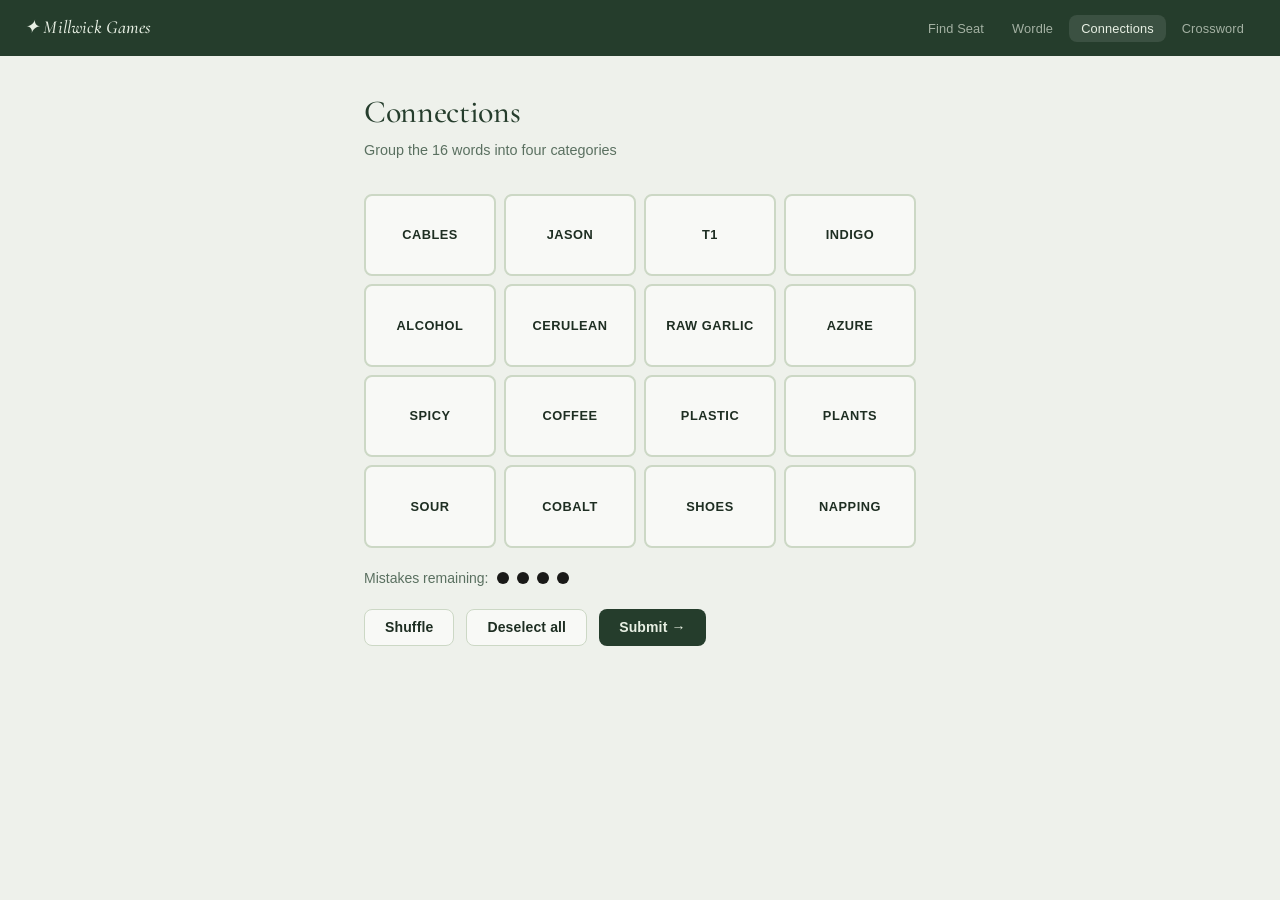
==== connections.html @ 9e8ac5d2 "encode img" ====
<!DOCTYPE html>
<html lang="en">
<head>
  <meta charset="UTF-8" />
  <meta name="viewport" content="width=device-width, initial-scale=1.0" />
  <title>Connections – Mini Games</title>
  <link rel="stylesheet" href="style.css" />
  <link rel="preconnect" href="https://fonts.googleapis.com">
  <link href="https://fonts.googleapis.com/css2?family=Cormorant+Garamond:ital,wght@0,400;0,500;1,400;1,500&display=swap" rel="stylesheet">
  <style>
    .instructions {
      color: var(--text-muted);
      font-size: 0.875rem;
      margin-bottom: 1.5rem;
    }

    .mistakes {
      display: flex;
      align-items: center;
      gap: 0.5rem;
      font-size: 0.875rem;
      color: var(--text-muted);
      margin-bottom: 1.25rem;
    }

    .dot {
      width: 12px; height: 12px;
      border-radius: 50%;
      background: #1a1a18;
      transition: background 0.3s;
    }

    .dot.used { background: #d3d6da; }

    .word-grid {
      display: grid;
      grid-template-columns: repeat(4, 1fr);
      gap: 8px;
      margin-bottom: 1.25rem;
    }

    .word-btn {
      aspect-ratio: 1.6;
      border-radius: 8px;
      border: 2px solid var(--border);
      background: var(--surface);
      color: var(--text);
      font-size: 0.8rem;
      font-weight: 700;
      text-transform: uppercase;
      letter-spacing: 0.04em;
      cursor: pointer;
      transition: background 0.15s, border-color 0.15s, transform 0.1s;
      display: flex;
      align-items: center;
      justify-content: center;
      text-align: center;
      padding: 4px;
      user-select: none;
    }

    .word-btn:hover { border-color: #888; }
    .word-btn.selected { background: var(--forest, #253d2c); color: #e8f0e4; border-color: var(--forest, #253d2c); }
    .word-btn.shake { animation: shake 0.4s ease; }

    @keyframes shake {
      0%,100% { transform: translateX(0); }
      20%     { transform: translateX(-5px); }
      40%     { transform: translateX(5px); }
      60%     { transform: translateX(-3px); }
      80%     { transform: translateX(3px); }
    }

    .solved-row {
      border-radius: 8px;
      padding: 0.75rem 1rem;
      margin-bottom: 8px;
      display: flex;
      flex-direction: column;
      gap: 2px;
    }

    .solved-row .group-title {
      font-size: 0.8rem;
      font-weight: 800;
      text-transform: uppercase;
      letter-spacing: 0.06em;
    }

    .solved-row .group-words {
      font-size: 0.875rem;
      font-weight: 500;
      opacity: 0.9;
    }

    .color-yellow { background: #e8d878; color: #3a3000; }
    .color-green  { background: #7aad5e; color: #122400; }
    .color-blue   { background: #8aab7e; color: #182a1e; }
    .color-purple { background: #4a7c59; color: #e8f0e4; }

    .actions {
      display: flex;
      gap: 0.75rem;
      flex-wrap: wrap;
    }

    .one-away {
      background: #fff3cd;
      color: #664d03;
      padding: 0.5rem 1rem;
      border-radius: var(--radius);
      font-size: 0.875rem;
      font-weight: 600;
      margin-bottom: 0.75rem;
      display: none;
    }

    .one-away.show { display: block; }

    @media (max-width: 480px) {
      .word-btn { font-size: 0.7rem; }
    }
  </style>
</head>
<body>
  <nav class="site-nav">
    <a href="index.html" class="logo">✦ Millwick Games</a>
    <ul class="nav-links">
      <li><a href="find-your-seat.html">Find Seat</a></li>
      <li><a href="wordle.html">Wordle</a></li>
      <li><a href="connections.html" class="active">Connections</a></li>
      <li><a href="crossword.html">Crossword</a></li>
    </ul>
  </nav>

  <div class="toast-container" id="toastContainer"></div>

  <div class="page-wrapper">
    <h1 class="page-title">Connections</h1>
    <p class="page-subtitle">Group the 16 words into four categories</p>

    <div id="solvedArea"></div>

    <div class="word-grid" id="wordGrid"></div>

    <div class="one-away" id="oneAway">One away…</div>

    <div class="mistakes">
      <span>Mistakes remaining:</span>
      <div class="dot" id="d0"></div>
      <div class="dot" id="d1"></div>
      <div class="dot" id="d2"></div>
      <div class="dot" id="d3"></div>
    </div>

    <div class="actions">
      <button class="btn btn-secondary" onclick="shuffle()">Shuffle</button>
      <button class="btn btn-secondary" onclick="deselectAll()">Deselect all</button>
      <button class="btn btn-primary" onclick="submitGuess()">Submit →</button>
    </div>

    <div class="result-banner" id="resultBanner"></div>
  </div>

  <script src="puzzles.js"></script>
  <script>
    const GROUPS = PUZZLES.connections.groups;
    let allWords = [];
    GROUPS.forEach(g => g.words.forEach(w => allWords.push({ word: w, group: g })));

    // Shuffle helper
    function shuffleArr(arr) {
      for (let i = arr.length - 1; i > 0; i--) {
        const j = Math.floor(Math.random() * (i + 1));
        [arr[i], arr[j]] = [arr[j], arr[i]];
      }
      return arr;
    }

    shuffleArr(allWords);

    let selected = new Set();
    let mistakes = 0;
    let solvedGroups = 0;
    let gameOver = false;
    let wordEls = {};

    function renderGrid() {
      const grid = document.getElementById("wordGrid");
      grid.innerHTML = "";
      allWords.forEach(item => {
        if (item.solved) return;
        const btn = document.createElement("button");
        btn.className = "word-btn" + (selected.has(item.word) ? " selected" : "");
        btn.textContent = item.word;
        btn.onclick = () => toggleWord(item.word, btn);
        wordEls[item.word] = btn;
        grid.appendChild(btn);
      });
    }

    function toggleWord(word, btn) {
      if (gameOver) return;
      if (selected.has(word)) {
        selected.delete(word);
        btn.classList.remove("selected");
      } else {
        if (selected.size >= 4) { toast("Select exactly 4 words"); return; }
        selected.add(word);
        btn.classList.add("selected");
      }
    }

    function deselectAll() {
      selected.clear();
      document.querySelectorAll(".word-btn.selected").forEach(b => b.classList.remove("selected"));
    }

    function shuffle() {
      const remaining = allWords.filter(w => !w.solved);
      shuffleArr(remaining);
      allWords = [...allWords.filter(w => w.solved), ...remaining];
      renderGrid();
    }

    function submitGuess() {
      if (gameOver) return;
      if (selected.size !== 4) { toast("Select exactly 4 words"); return; }

      const selArr = [...selected];
      // Find which group each word belongs to
      const groupCounts = {};
      GROUPS.forEach((g, gi) => { groupCounts[gi] = 0; });
      selArr.forEach(w => {
        GROUPS.forEach((g, gi) => {
          if (g.words.includes(w)) groupCounts[gi]++;
        });
      });

      const correctGroup = GROUPS.findIndex((g, gi) => groupCounts[gi] === 4);
      const bestCount = Math.max(...Object.values(groupCounts));

      if (correctGroup !== -1) {
        const group = GROUPS[correctGroup];
        // Mark solved
        allWords.forEach(item => {
          if (item.group === group) item.solved = true;
        });
        selected.clear();
        solvedGroups++;
        renderSolvedRow(group);
        document.getElementById("oneAway").classList.remove("show");

        if (solvedGroups === GROUPS.length) {
          gameOver = true;
          launchConfetti();
          showResult("win", "Excellent! You found all four groups! 🎉");
        } else {
          toast("Correct!");
        }
        renderGrid();
      } else {
        // Wrong
        if (bestCount === 3) {
          document.getElementById("oneAway").classList.add("show");
          setTimeout(() => document.getElementById("oneAway").classList.remove("show"), 2000);
        } else {
          document.getElementById("oneAway").classList.remove("show");
        }

        mistakes++;
        const dot = document.getElementById("d" + (mistakes - 1));
        if (dot) dot.classList.add("used");

        // Shake selected
        selArr.forEach(w => {
          const el = wordEls[w];
          if (el) { el.classList.remove("shake"); void el.offsetWidth; el.classList.add("shake"); }
        });

        toast("Not quite — try again");

        if (mistakes >= 4) {
          gameOver = true;
          // Reveal all
          setTimeout(() => {
            GROUPS.forEach(g => {
              allWords.forEach(item => { if (item.group === g) item.solved = true; });
              renderSolvedRow(g);
            });
            allWords = allWords.map(w => ({ ...w, solved: true }));
            renderGrid();
            showResult("lose", "Out of guesses! The groups are shown above.");
          }, 500);
        }
      }
    }

    function renderSolvedRow(group) {
      const area = document.getElementById("solvedArea");
      const row = document.createElement("div");
      row.className = "solved-row color-" + group.color;
      row.innerHTML = `<div class="group-title">${group.title}</div>
        <div class="group-words">${group.words.join(", ")}</div>`;
      area.appendChild(row);
    }

    function toast(msg) {
      const el = document.createElement("div");
      el.className = "toast";
      el.textContent = msg;
      document.getElementById("toastContainer").appendChild(el);
      setTimeout(() => el.remove(), 2100);
    }

    function showResult(type, msg) {
      const b = document.getElementById("resultBanner");
      b.textContent = msg;
      b.className = "result-banner show " + type;
    }

    renderGrid();
  </script>

  <canvas id="confettiCanvas" style="position:fixed;inset:0;width:100%;height:100%;pointer-events:none;z-index:9999;"></canvas>
  <script>
    (function() {
      const canvas = document.getElementById('confettiCanvas');
      const ctx    = canvas.getContext('2d');
      let particles = [];
      let animId    = null;
      let imgReady  = false;

      const img = new Image();
      // Image embedded as base64 — no file path or CORS issues
      img.onload = () => { imgReady = true; };
      img.src = '[data-uri]';

      function resize() {
        canvas.width  = window.innerWidth;
        canvas.height = window.innerHeight;
      }
      window.addEventListener('resize', resize);
      resize();

      function randomBetween(a, b) { return a + Math.random() * (b - a); }

      function spawnParticle() {
        const size = randomBetween(40, 80);
        return {
          x:        randomBetween(0, canvas.width),
          y:        randomBetween(-140, -size),
          size,
          speedY:   randomBetween(3, 6),
          speedX:   randomBetween(-2, 2),
          rotation: randomBetween(0, Math.PI * 2),
          spin:     randomBetween(-0.07, 0.07),
          opacity:  randomBetween(0.8, 1),
        };
      }

      function draw() {
        ctx.clearRect(0, 0, canvas.width, canvas.height);
        if (imgReady) {
          particles.forEach(p => {
            p.y        += p.speedY;
            p.x        += p.speedX;
            p.rotation += p.spin;
            ctx.save();
            ctx.globalAlpha = p.opacity;
            ctx.translate(p.x + p.size / 2, p.y + p.size / 2);
            ctx.rotate(p.rotation);
            ctx.drawImage(img, -p.size / 2, -p.size / 2, p.size, p.size);
            ctx.restore();
          });
        }
        particles = particles.filter(p => p.y < canvas.height + 120);
        if (particles.length > 0) {
          animId = requestAnimationFrame(draw);
        } else {
          ctx.clearRect(0, 0, canvas.width, canvas.height);
          animId = null;
        }
      }

      window.launchConfetti = function(count = 70, durationMs = 3000) {
        // If image hasn't loaded yet, wait for it then retry once
        if (!imgReady) {
          img.onload = () => { imgReady = true; window.launchConfetti(count, durationMs); };
          return;
        }
        if (animId) { cancelAnimationFrame(animId); animId = null; }
        particles = [];
        const interval = durationMs / count;
        let spawned = 0;
        // Spawn first batch immediately so something appears right away
        for (let i = 0; i < 8; i++) particles.push(spawnParticle());
        spawned = 8;
        const spawner = setInterval(() => {
          particles.push(spawnParticle());
          spawned++;
          if (spawned >= count) clearInterval(spawner);
        }, interval);
        animId = requestAnimationFrame(draw);
      };
    })();
  </script>
</body>
</html>
---- style.css ----
/* ==============================
   MINI GAMES — Millwick DTLA Theme
   Sage + greenery, warm gold, exposed brick warmth
   ============================== */

@import url('https://fonts.googleapis.com/css2?family=Cormorant+Garamond:ital,wght@0,400;0,500;1,400;1,500&display=swap');

*, *::before, *::after { box-sizing: border-box; margin: 0; padding: 0; }

:root {
  /* Palette — drawn from Millwick's garden courtyard */
  --sage-pale:    #eef2ec;   /* background wash */
  --sage-soft:    #d6e2d0;   /* card borders, subtle fills */
  --sage-mid:     #8aab7e;   /* muted accents, icons */
  --sage-deep:    #4a7c59;   /* active states, buttons */
  --forest:       #253d2c;   /* nav, strong headings */
  --forest-dark:  #182a1e;   /* deepest surfaces */
  --gold-warm:    #c8a05a;   /* Millwick ceramic tile gold */
  --gold-pale:    #f5ead8;   /* warm tinted surfaces */
  --brick-warm:   #8b4f3a;   /* exposed brick red, for win states */

  --bg:           #eef1eb;   /* sage-washed page */
  --surface:      #f8f9f6;   /* card surface — off-white with green tint */
  --border:       #ccd8c5;
  --text:         #1e2e22;
  --text-muted:   #5a7060;
  --radius:       8px;
  --radius-lg:    14px;
}

body {
  font-family: -apple-system, BlinkMacSystemFont, "Segoe UI", sans-serif;
  background: var(--bg);
  color: var(--text);
  min-height: 100vh;
  line-height: 1.5;
}

/* ---- NAV ---- */
.site-nav {
  background: var(--forest);
  border-bottom: none;
  padding: 0 1.5rem;
  display: flex;
  align-items: center;
  justify-content: space-between;
  height: 56px;
  position: sticky;
  top: 0;
  z-index: 100;
}

.site-nav .logo {
  font-family: 'Cormorant Garamond', Georgia, serif;
  font-size: 1.15rem;
  font-weight: 500;
  font-style: italic;
  letter-spacing: 0.01em;
  text-decoration: none;
  color: #e8f0e4;
}

.site-nav .nav-links {
  display: flex;
  gap: 0.25rem;
  list-style: none;
}

.site-nav .nav-links a {
  text-decoration: none;
  color: rgba(232,240,228,0.65);
  font-size: 0.8rem;
  font-weight: 500;
  padding: 0.4rem 0.75rem;
  border-radius: var(--radius);
  transition: background 0.15s, color 0.15s;
  letter-spacing: 0.01em;
}

.site-nav .nav-links a:hover,
.site-nav .nav-links a.active {
  background: rgba(255,255,255,0.1);
  color: #e8f0e4;
}

/* ---- PAGE LAYOUT ---- */
.page-wrapper {
  max-width: 600px;
  margin: 0 auto;
  padding: 2rem 1.5rem 4rem;
}

.page-title {
  font-family: 'Cormorant Garamond', Georgia, serif;
  font-size: 2rem;
  font-weight: 500;
  letter-spacing: -0.01em;
  margin-bottom: 0.25rem;
  color: var(--forest);
}

.page-subtitle {
  color: var(--text-muted);
  font-size: 0.9rem;
  margin-bottom: 2rem;
}

/* ---- BUTTON ---- */
.btn {
  display: inline-flex;
  align-items: center;
  justify-content: center;
  gap: 0.4rem;
  padding: 0.6rem 1.25rem;
  border-radius: var(--radius);
  font-size: 0.875rem;
  font-weight: 600;
  cursor: pointer;
  border: none;
  transition: opacity 0.15s, transform 0.1s;
  letter-spacing: 0.01em;
}

.btn:active { transform: scale(0.97); }

.btn-primary {
  background: var(--forest);
  color: #e8f0e4;
}

.btn-primary:hover { background: var(--forest-dark); }

.btn-secondary {
  background: var(--surface);
  color: var(--text);
  border: 1px solid var(--border);
}

.btn-secondary:hover { background: var(--sage-pale); }

/* ---- GAME CARD (home page) ---- */
.game-grid {
  display: grid;
  grid-template-columns: 1fr;
  gap: 0.75rem;
}

.game-card {
  background: var(--surface);
  border: 1px solid var(--border);
  border-radius: var(--radius-lg);
  padding: 1.25rem 1.5rem;
  text-decoration: none;
  color: var(--text);
  display: flex;
  align-items: center;
  gap: 1.25rem;
  transition: box-shadow 0.15s, transform 0.1s, border-color 0.15s;
}

.game-card:hover {
  box-shadow: 0 4px 20px rgba(37,61,44,0.1);
  transform: translateY(-1px);
  border-color: var(--sage-mid);
}

.game-card .icon {
  width: 48px;
  height: 48px;
  border-radius: 10px;
  display: flex;
  align-items: center;
  justify-content: center;
  font-size: 1.4rem;
  flex-shrink: 0;
}

.icon-wordle  { background: #d8ecd8; }
.icon-connect { background: #d4e8f0; }
.icon-cross   { background: #ecdfd8; }

.game-card h2 {
  font-size: 1rem;
  font-weight: 700;
  margin-bottom: 0.15rem;
  color: var(--forest);
}

.game-card p {
  font-size: 0.825rem;
  color: var(--text-muted);
}

/* ---- WIN / LOSE banner ---- */
.result-banner {
  padding: 1rem 1.25rem;
  border-radius: var(--radius);
  font-weight: 600;
  font-size: 0.95rem;
  text-align: center;
  margin-top: 1.5rem;
  display: none;
}

.result-banner.win  { background: #d8edd8; color: var(--sage-deep); border: 1px solid #b8d8b8; }
.result-banner.lose { background: #f5e8e4; color: var(--brick-warm); border: 1px solid #e0c8c0; }
.result-banner.show { display: block; }

/* ---- KEYBOARD ---- */
.keyboard {
  display: flex;
  flex-direction: column;
  gap: 6px;
  align-items: center;
  margin-top: 1.5rem;
}

.keyboard-row {
  display: flex;
  gap: 5px;
}

.key {
  height: 56px;
  min-width: 36px;
  padding: 0 6px;
  border-radius: 5px;
  border: none;
  background: var(--sage-soft);
  color: var(--text);
  font-size: 0.8rem;
  font-weight: 700;
  cursor: pointer;
  display: flex;
  align-items: center;
  justify-content: center;
  transition: background 0.15s;
}

.key:hover { background: #c4d8bc; }
.key.wide { min-width: 54px; font-size: 0.7rem; }
.key.correct { background: var(--sage-deep); color: #fff; }
.key.present { background: var(--gold-warm); color: #fff; }
.key.absent  { background: #8a9e8a; color: #fff; }

/* ---- TOAST ---- */
.toast-container {
  position: fixed;
  top: 70px;
  left: 50%;
  transform: translateX(-50%);
  z-index: 999;
  display: flex;
  flex-direction: column;
  gap: 8px;
  pointer-events: none;
}

.toast {
  background: var(--forest);
  color: #e8f0e4;
  padding: 0.6rem 1.25rem;
  border-radius: 999px;
  font-size: 0.875rem;
  font-weight: 600;
  animation: toastIn 0.2s ease, toastOut 0.3s ease 1.7s forwards;
  white-space: nowrap;
}

@keyframes toastIn  { from { opacity:0; transform:translateY(-6px); } to { opacity:1; transform:translateY(0); } }
@keyframes toastOut { from { opacity:1; } to { opacity:0; } }

/* ---- SECTION LABEL ---- */
.section-label {
  font-size: 0.7rem;
  font-weight: 700;
  letter-spacing: 0.15em;
  text-transform: uppercase;
  color: var(--sage-mid);
  margin-bottom: 0.75rem;
}

/* ---- RESPONSIVE ---- */
@media (max-width: 480px) {
  .page-wrapper { padding: 1.25rem 1rem 3rem; }
  .key { min-width: 30px; height: 50px; font-size: 0.75rem; }
  .key.wide { min-width: 44px; }
}
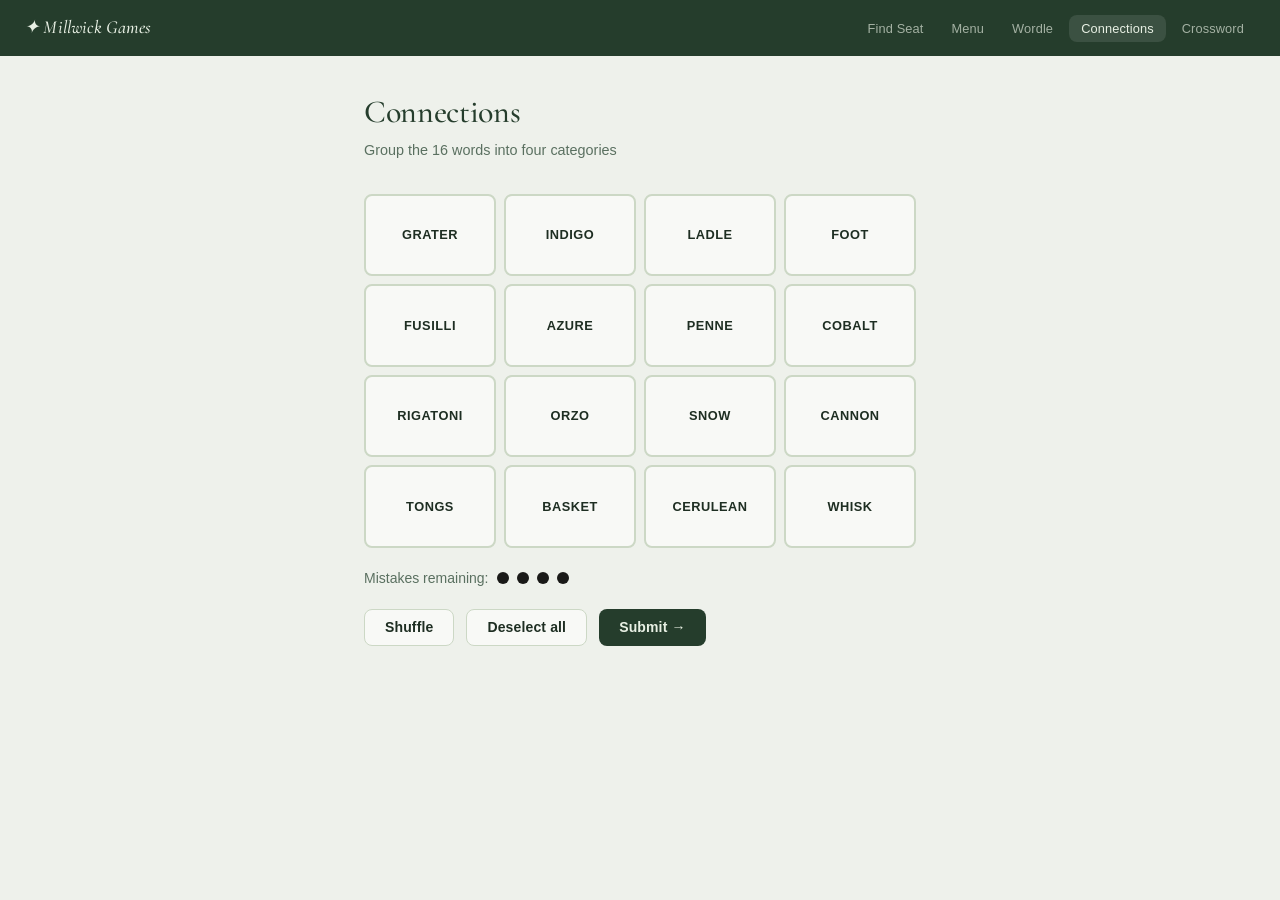
==== commit 916f1afd: "update menu" ====
--- a/connections.html
+++ b/connections.html
@@ -127,6 +127,7 @@
     <a href="index.html" class="logo">✦ Millwick Games</a>
     <ul class="nav-links">
       <li><a href="find-your-seat.html">Find Seat</a></li>
+      <li><a href="menu.html">Menu</a></li>
       <li><a href="wordle.html">Wordle</a></li>
       <li><a href="connections.html" class="active">Connections</a></li>
       <li><a href="crossword.html">Crossword</a></li>
@@ -406,4 +407,4 @@
     })();
   </script>
 </body>
-</html>+</html>
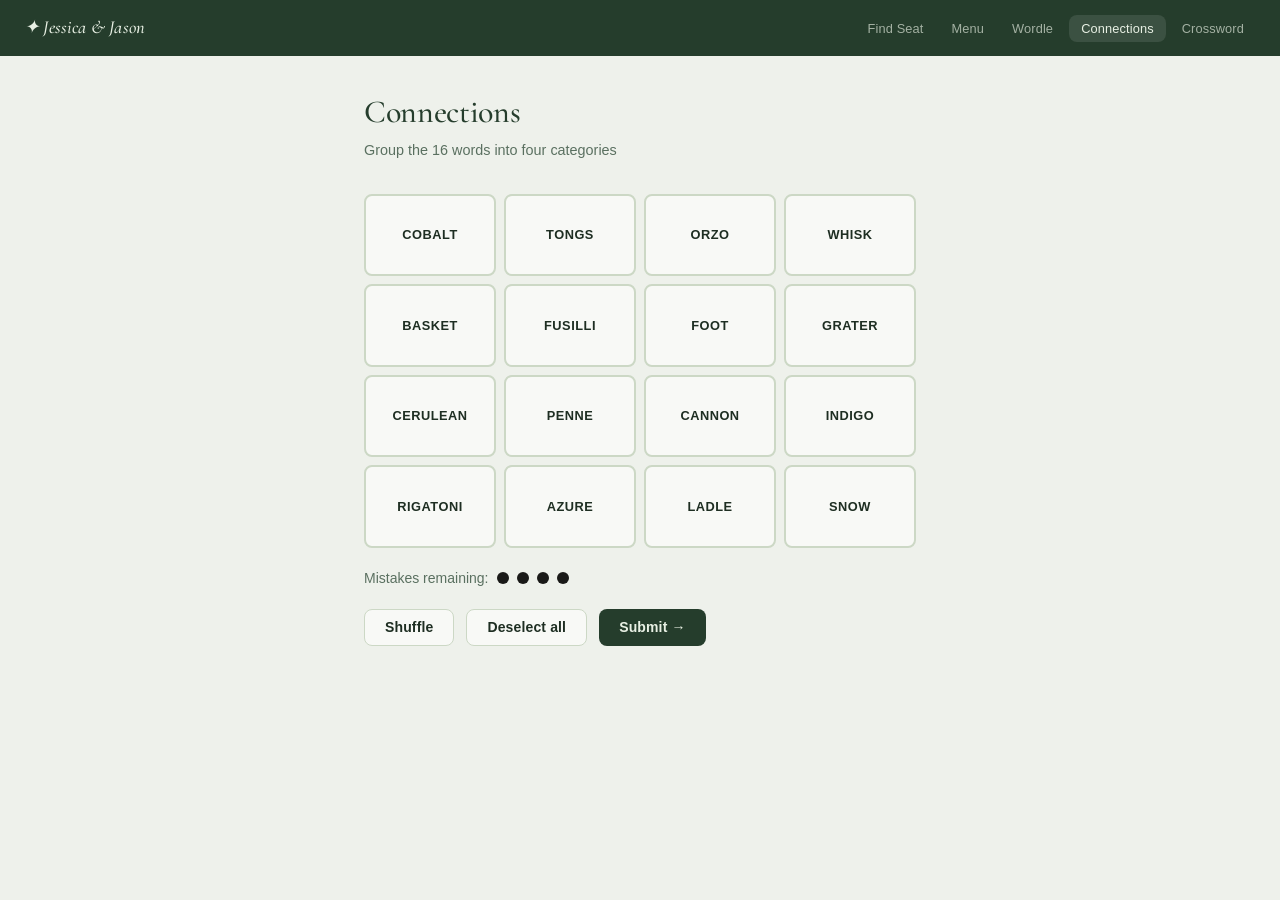
==== commit a5247a71: "rename" ====
--- a/connections.html
+++ b/connections.html
@@ -124,7 +124,7 @@
 </head>
 <body>
   <nav class="site-nav">
-    <a href="index.html" class="logo">✦ Millwick Games</a>
+    <a href="index.html" class="logo">✦ Jessica & Jason</a>
     <ul class="nav-links">
       <li><a href="find-your-seat.html">Find Seat</a></li>
       <li><a href="menu.html">Menu</a></li>
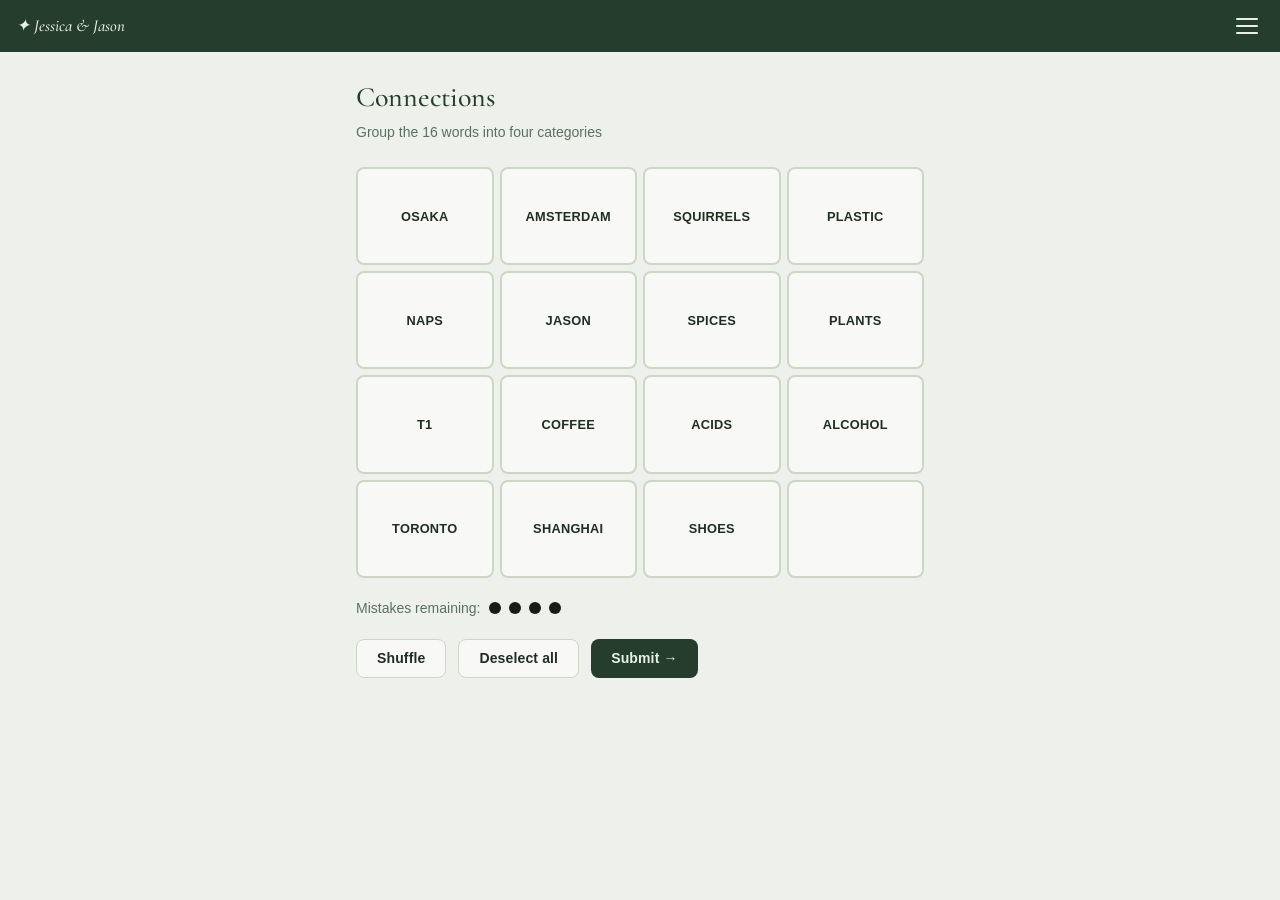
==== commit 0c3f2f29: "mobile op" ====
--- a/connections.html
+++ b/connections.html
@@ -2,6 +2,7 @@
 <html lang="en">
 <head>
   <meta charset="UTF-8" />
+  <link rel="icon" href="data:image/svg+xml,<svg xmlns='http://www.w3.org/2000/svg' viewBox='0 0 100 100'><text y='.9em' font-size='90'>🌿</text></svg>" />
   <meta name="viewport" content="width=device-width, initial-scale=1.0" />
   <title>Connections – Mini Games</title>
   <link rel="stylesheet" href="style.css" />
@@ -35,28 +36,30 @@
     .word-grid {
       display: grid;
       grid-template-columns: repeat(4, 1fr);
-      gap: 8px;
+      gap: 6px;
       margin-bottom: 1.25rem;
     }
 
     .word-btn {
-      aspect-ratio: 1.6;
+      aspect-ratio: 1.4;
       border-radius: 8px;
       border: 2px solid var(--border);
       background: var(--surface);
       color: var(--text);
-      font-size: 0.8rem;
+      font-size: clamp(0.6rem, 3vw, 0.8rem);
       font-weight: 700;
       text-transform: uppercase;
-      letter-spacing: 0.04em;
+      letter-spacing: 0.02em;
       cursor: pointer;
-      transition: background 0.15s, border-color 0.15s, transform 0.1s;
+      transition: background 0.15s, border-color 0.15s;
       display: flex;
       align-items: center;
       justify-content: center;
       text-align: center;
       padding: 4px;
       user-select: none;
+      -webkit-tap-highlight-color: transparent;
+      touch-action: manipulation;
     }
 
     .word-btn:hover { border-color: #888; }
@@ -117,15 +120,16 @@
 
     .one-away.show { display: block; }
 
-    @media (max-width: 480px) {
-      .word-btn { font-size: 0.7rem; }
-    }
+
   </style>
 </head>
 <body>
-  <nav class="site-nav">
-    <a href="index.html" class="logo">✦ Jessica & Jason</a>
-    <ul class="nav-links">
+    <nav class="site-nav">
+    <a href="index.html" class="logo">✦ Jessica &amp; Jason</a>
+    <button class="nav-toggle" id="navToggle" aria-label="Menu">
+      <span></span><span></span><span></span>
+    </button>
+    <ul class="nav-links" id="navLinks">
       <li><a href="find-your-seat.html">Find Seat</a></li>
       <li><a href="menu.html">Menu</a></li>
       <li><a href="wordle.html">Wordle</a></li>
@@ -133,6 +137,19 @@
       <li><a href="crossword.html">Crossword</a></li>
     </ul>
   </nav>
+  <script>
+    document.getElementById('navToggle').addEventListener('click', function() {
+      this.classList.toggle('open');
+      document.getElementById('navLinks').classList.toggle('open');
+    });
+    // Close nav when a link is tapped
+    document.querySelectorAll('.nav-links a').forEach(a => {
+      a.addEventListener('click', () => {
+        document.getElementById('navToggle').classList.remove('open');
+        document.getElementById('navLinks').classList.remove('open');
+      });
+    });
+  </script>
 
   <div class="toast-container" id="toastContainer"></div>
 
--- a/style.css
+++ b/style.css
@@ -1,6 +1,6 @@
 /* ==============================
    MINI GAMES — Millwick DTLA Theme
-   Sage + greenery, warm gold, exposed brick warmth
+   Mobile-first redesign
    ============================== */
 
 @import url('https://fonts.googleapis.com/css2?family=Cormorant+Garamond:ital,wght@0,400;0,500;1,400;1,500&display=swap');
@@ -8,19 +8,17 @@
 *, *::before, *::after { box-sizing: border-box; margin: 0; padding: 0; }
 
 :root {
-  /* Palette — drawn from Millwick's garden courtyard */
-  --sage-pale:    #eef2ec;   /* background wash */
-  --sage-soft:    #d6e2d0;   /* card borders, subtle fills */
-  --sage-mid:     #8aab7e;   /* muted accents, icons */
-  --sage-deep:    #4a7c59;   /* active states, buttons */
-  --forest:       #253d2c;   /* nav, strong headings */
-  --forest-dark:  #182a1e;   /* deepest surfaces */
-  --gold-warm:    #c8a05a;   /* Millwick ceramic tile gold */
-  --gold-pale:    #f5ead8;   /* warm tinted surfaces */
-  --brick-warm:   #8b4f3a;   /* exposed brick red, for win states */
-
-  --bg:           #eef1eb;   /* sage-washed page */
-  --surface:      #f8f9f6;   /* card surface — off-white with green tint */
+  --sage-pale:    #eef2ec;
+  --sage-soft:    #d6e2d0;
+  --sage-mid:     #8aab7e;
+  --sage-deep:    #4a7c59;
+  --forest:       #253d2c;
+  --forest-dark:  #182a1e;
+  --gold-warm:    #c8a05a;
+  --gold-pale:    #f5ead8;
+  --brick-warm:   #8b4f3a;
+  --bg:           #eef1eb;
+  --surface:      #f8f9f6;
   --border:       #ccd8c5;
   --text:         #1e2e22;
   --text-muted:   #5a7060;
@@ -34,17 +32,20 @@
   color: var(--text);
   min-height: 100vh;
   line-height: 1.5;
-}
-
-/* ---- NAV ---- */
+  -webkit-text-size-adjust: 100%;
+}
+
+/* ============================================================
+   NAV — mobile-first: logo left, hamburger right on small,
+   full links visible on wider screens
+   ============================================================ */
 .site-nav {
   background: var(--forest);
-  border-bottom: none;
-  padding: 0 1.5rem;
+  padding: 0 1rem;
   display: flex;
   align-items: center;
   justify-content: space-between;
-  height: 56px;
+  height: 52px;
   position: sticky;
   top: 0;
   z-index: 100;
@@ -52,34 +53,74 @@
 
 .site-nav .logo {
   font-family: 'Cormorant Garamond', Georgia, serif;
-  font-size: 1.15rem;
+  font-size: 1.05rem;
   font-weight: 500;
   font-style: italic;
-  letter-spacing: 0.01em;
   text-decoration: none;
   color: #e8f0e4;
-}
-
-.site-nav .nav-links {
-  display: flex;
-  gap: 0.25rem;
+  white-space: nowrap;
+  flex-shrink: 0;
+}
+
+/* Hamburger button — mobile only */
+.nav-toggle {
+  display: flex;
+  flex-direction: column;
+  justify-content: center;
+  gap: 5px;
+  background: none;
+  border: none;
+  cursor: pointer;
+  padding: 6px;
+  margin-left: auto;
+}
+
+.nav-toggle span {
+  display: block;
+  width: 22px;
+  height: 2px;
+  background: #e8f0e4;
+  border-radius: 2px;
+  transition: transform 0.2s, opacity 0.2s;
+}
+
+.nav-toggle.open span:nth-child(1) { transform: translateY(7px) rotate(45deg); }
+.nav-toggle.open span:nth-child(2) { opacity: 0; }
+.nav-toggle.open span:nth-child(3) { transform: translateY(-7px) rotate(-45deg); }
+
+/* Dropdown nav links */
+.nav-links {
+  display: none;
+  flex-direction: column;
+  position: absolute;
+  top: 52px;
+  left: 0;
+  right: 0;
+  background: var(--forest-dark);
   list-style: none;
-}
-
-.site-nav .nav-links a {
+  padding: 0.5rem 0;
+  z-index: 99;
+  box-shadow: 0 8px 24px rgba(0,0,0,0.2);
+}
+
+.nav-links.open { display: flex; }
+
+.nav-links li { width: 100%; }
+
+.nav-links a {
+  display: block;
   text-decoration: none;
-  color: rgba(232,240,228,0.65);
-  font-size: 0.8rem;
+  color: rgba(232,240,228,0.8);
+  font-size: 0.9rem;
   font-weight: 500;
-  padding: 0.4rem 0.75rem;
-  border-radius: var(--radius);
+  padding: 0.75rem 1.25rem;
   transition: background 0.15s, color 0.15s;
   letter-spacing: 0.01em;
 }
 
-.site-nav .nav-links a:hover,
-.site-nav .nav-links a.active {
-  background: rgba(255,255,255,0.1);
+.nav-links a:hover,
+.nav-links a.active {
+  background: rgba(255,255,255,0.08);
   color: #e8f0e4;
 }
 
@@ -87,12 +128,12 @@
 .page-wrapper {
   max-width: 600px;
   margin: 0 auto;
-  padding: 2rem 1.5rem 4rem;
+  padding: 1.5rem 1rem 4rem;
 }
 
 .page-title {
   font-family: 'Cormorant Garamond', Georgia, serif;
-  font-size: 2rem;
+  font-size: 1.75rem;
   font-weight: 500;
   letter-spacing: -0.01em;
   margin-bottom: 0.25rem;
@@ -101,8 +142,8 @@
 
 .page-subtitle {
   color: var(--text-muted);
-  font-size: 0.9rem;
-  margin-bottom: 2rem;
+  font-size: 0.875rem;
+  margin-bottom: 1.5rem;
 }
 
 /* ---- BUTTON ---- */
@@ -111,7 +152,7 @@
   align-items: center;
   justify-content: center;
   gap: 0.4rem;
-  padding: 0.6rem 1.25rem;
+  padding: 0.65rem 1.25rem;
   border-radius: var(--radius);
   font-size: 0.875rem;
   font-weight: 600;
@@ -119,59 +160,50 @@
   border: none;
   transition: opacity 0.15s, transform 0.1s;
   letter-spacing: 0.01em;
+  -webkit-tap-highlight-color: transparent;
+  touch-action: manipulation;
 }
 
 .btn:active { transform: scale(0.97); }
-
-.btn-primary {
-  background: var(--forest);
-  color: #e8f0e4;
-}
-
+.btn-primary { background: var(--forest); color: #e8f0e4; }
 .btn-primary:hover { background: var(--forest-dark); }
-
-.btn-secondary {
-  background: var(--surface);
-  color: var(--text);
-  border: 1px solid var(--border);
-}
-
+.btn-secondary { background: var(--surface); color: var(--text); border: 1px solid var(--border); }
 .btn-secondary:hover { background: var(--sage-pale); }
 
-/* ---- GAME CARD (home page) ---- */
+/* ---- GAME CARD ---- */
 .game-grid {
   display: grid;
   grid-template-columns: 1fr;
-  gap: 0.75rem;
+  gap: 0.65rem;
 }
 
 .game-card {
   background: var(--surface);
   border: 1px solid var(--border);
   border-radius: var(--radius-lg);
-  padding: 1.25rem 1.5rem;
+  padding: 1rem 1.25rem;
   text-decoration: none;
   color: var(--text);
   display: flex;
   align-items: center;
-  gap: 1.25rem;
-  transition: box-shadow 0.15s, transform 0.1s, border-color 0.15s;
-}
-
-.game-card:hover {
+  gap: 1rem;
+  transition: box-shadow 0.15s, border-color 0.15s;
+  -webkit-tap-highlight-color: transparent;
+}
+
+.game-card:active {
   box-shadow: 0 4px 20px rgba(37,61,44,0.1);
-  transform: translateY(-1px);
   border-color: var(--sage-mid);
 }
 
 .game-card .icon {
-  width: 48px;
-  height: 48px;
+  width: 44px;
+  height: 44px;
   border-radius: 10px;
   display: flex;
   align-items: center;
   justify-content: center;
-  font-size: 1.4rem;
+  font-size: 1.3rem;
   flex-shrink: 0;
 }
 
@@ -180,25 +212,26 @@
 .icon-cross   { background: #ecdfd8; }
 
 .game-card h2 {
-  font-size: 1rem;
+  font-size: 0.95rem;
   font-weight: 700;
-  margin-bottom: 0.15rem;
+  margin-bottom: 0.1rem;
   color: var(--forest);
 }
 
 .game-card p {
-  font-size: 0.825rem;
+  font-size: 0.8rem;
   color: var(--text-muted);
+  line-height: 1.35;
 }
 
 /* ---- WIN / LOSE banner ---- */
 .result-banner {
-  padding: 1rem 1.25rem;
+  padding: 0.875rem 1rem;
   border-radius: var(--radius);
   font-weight: 600;
-  font-size: 0.95rem;
+  font-size: 0.9rem;
   text-align: center;
-  margin-top: 1.5rem;
+  margin-top: 1.25rem;
   display: none;
 }
 
@@ -210,35 +243,40 @@
 .keyboard {
   display: flex;
   flex-direction: column;
-  gap: 6px;
-  align-items: center;
-  margin-top: 1.5rem;
+  gap: 5px;
+  align-items: center;
+  margin-top: 1.25rem;
+  width: 100%;
 }
 
 .keyboard-row {
   display: flex;
-  gap: 5px;
+  gap: 4px;
+  width: 100%;
+  justify-content: center;
 }
 
 .key {
-  height: 56px;
-  min-width: 36px;
-  padding: 0 6px;
+  flex: 1;
+  max-width: 40px;
+  height: 52px;
+  padding: 0 2px;
   border-radius: 5px;
   border: none;
   background: var(--sage-soft);
   color: var(--text);
-  font-size: 0.8rem;
+  font-size: 0.78rem;
   font-weight: 700;
   cursor: pointer;
   display: flex;
   align-items: center;
   justify-content: center;
-  transition: background 0.15s;
-}
-
-.key:hover { background: #c4d8bc; }
-.key.wide { min-width: 54px; font-size: 0.7rem; }
+  transition: background 0.1s;
+  -webkit-tap-highlight-color: transparent;
+  touch-action: manipulation;
+}
+
+.key.wide { max-width: 56px; font-size: 0.65rem; }
 .key.correct { background: var(--sage-deep); color: #fff; }
 .key.present { background: var(--gold-warm); color: #fff; }
 .key.absent  { background: #8a9e8a; color: #fff; }
@@ -246,7 +284,7 @@
 /* ---- TOAST ---- */
 .toast-container {
   position: fixed;
-  top: 70px;
+  top: 62px;
   left: 50%;
   transform: translateX(-50%);
   z-index: 999;
@@ -254,14 +292,16 @@
   flex-direction: column;
   gap: 8px;
   pointer-events: none;
+  width: 90vw;
+  align-items: center;
 }
 
 .toast {
   background: var(--forest);
   color: #e8f0e4;
-  padding: 0.6rem 1.25rem;
+  padding: 0.55rem 1.1rem;
   border-radius: 999px;
-  font-size: 0.875rem;
+  font-size: 0.85rem;
   font-weight: 600;
   animation: toastIn 0.2s ease, toastOut 0.3s ease 1.7s forwards;
   white-space: nowrap;
@@ -272,17 +312,10 @@
 
 /* ---- SECTION LABEL ---- */
 .section-label {
-  font-size: 0.7rem;
+  font-size: 0.68rem;
   font-weight: 700;
   letter-spacing: 0.15em;
   text-transform: uppercase;
   color: var(--sage-mid);
-  margin-bottom: 0.75rem;
-}
-
-/* ---- RESPONSIVE ---- */
-@media (max-width: 480px) {
-  .page-wrapper { padding: 1.25rem 1rem 3rem; }
-  .key { min-width: 30px; height: 50px; font-size: 0.75rem; }
-  .key.wide { min-width: 44px; }
-}
+  margin-bottom: 0.65rem;
+}
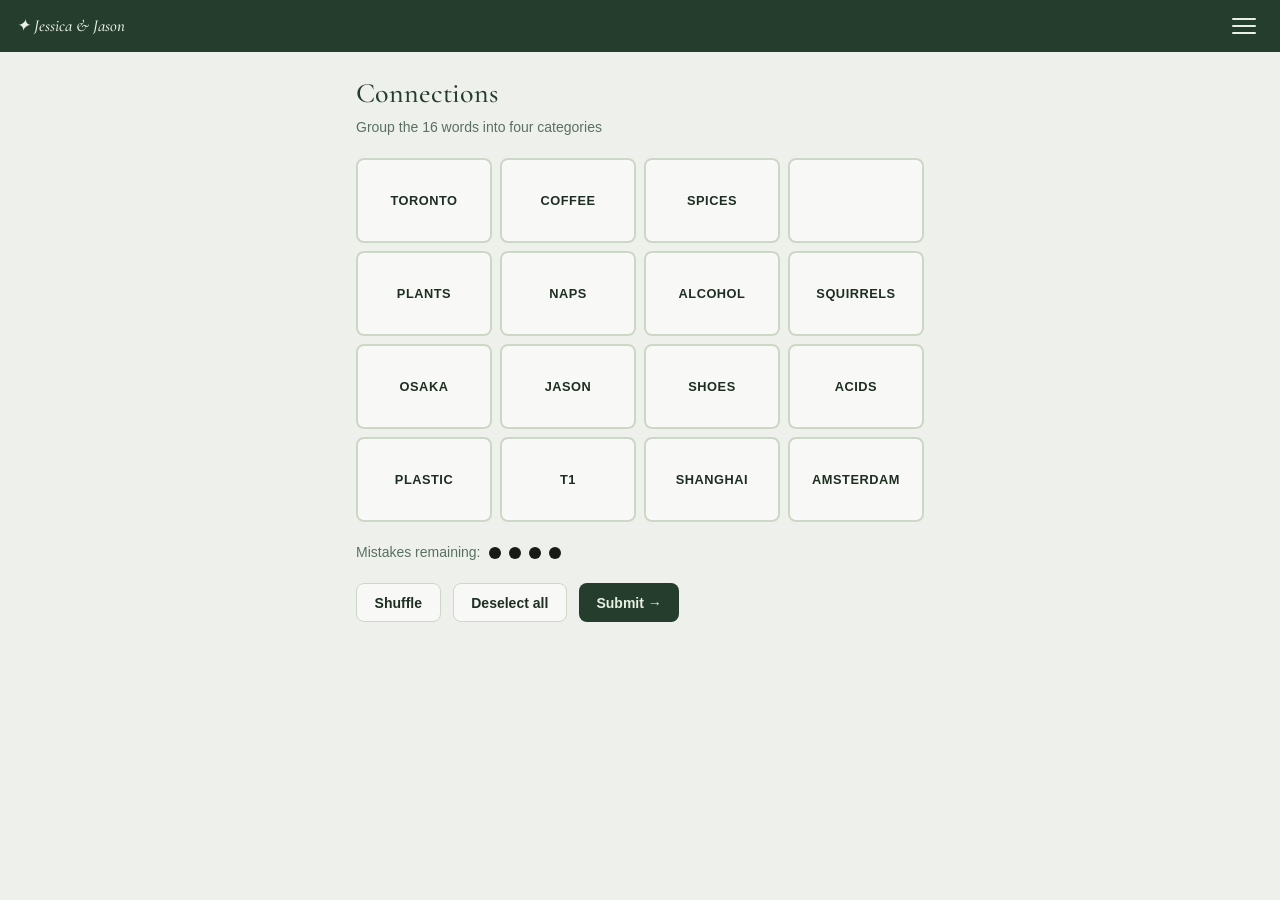
==== commit 184c23b3: "fix" ====
--- a/connections.html
+++ b/connections.html
@@ -36,30 +36,28 @@
     .word-grid {
       display: grid;
       grid-template-columns: repeat(4, 1fr);
-      gap: 6px;
+      gap: 8px;
       margin-bottom: 1.25rem;
     }
 
     .word-btn {
-      aspect-ratio: 1.4;
+      aspect-ratio: 1.6;
       border-radius: 8px;
       border: 2px solid var(--border);
       background: var(--surface);
       color: var(--text);
-      font-size: clamp(0.6rem, 3vw, 0.8rem);
+      font-size: 0.8rem;
       font-weight: 700;
       text-transform: uppercase;
-      letter-spacing: 0.02em;
+      letter-spacing: 0.04em;
       cursor: pointer;
-      transition: background 0.15s, border-color 0.15s;
+      transition: background 0.15s, border-color 0.15s, transform 0.1s;
       display: flex;
       align-items: center;
       justify-content: center;
       text-align: center;
       padding: 4px;
       user-select: none;
-      -webkit-tap-highlight-color: transparent;
-      touch-action: manipulation;
     }
 
     .word-btn:hover { border-color: #888; }
@@ -120,13 +118,15 @@
 
     .one-away.show { display: block; }
 
-
+    @media (max-width: 480px) {
+      .word-btn { font-size: 0.7rem; }
+    }
   </style>
 </head>
 <body>
     <nav class="site-nav">
     <a href="index.html" class="logo">✦ Jessica &amp; Jason</a>
-    <button class="nav-toggle" id="navToggle" aria-label="Menu">
+    <button class="nav-toggle" id="navToggle" aria-label="Open menu">
       <span></span><span></span><span></span>
     </button>
     <ul class="nav-links" id="navLinks">
@@ -138,17 +138,21 @@
     </ul>
   </nav>
   <script>
-    document.getElementById('navToggle').addEventListener('click', function() {
-      this.classList.toggle('open');
-      document.getElementById('navLinks').classList.toggle('open');
-    });
-    // Close nav when a link is tapped
-    document.querySelectorAll('.nav-links a').forEach(a => {
-      a.addEventListener('click', () => {
-        document.getElementById('navToggle').classList.remove('open');
-        document.getElementById('navLinks').classList.remove('open');
+    (function() {
+      var toggle = document.getElementById('navToggle');
+      var links  = document.getElementById('navLinks');
+      if (!toggle) return;
+      toggle.addEventListener('click', function() {
+        toggle.classList.toggle('open');
+        links.classList.toggle('open');
       });
-    });
+      links.querySelectorAll('a').forEach(function(a) {
+        a.addEventListener('click', function() {
+          toggle.classList.remove('open');
+          links.classList.remove('open');
+        });
+      });
+    })();
   </script>
 
   <div class="toast-container" id="toastContainer"></div>
--- a/style.css
+++ b/style.css
@@ -1,6 +1,6 @@
 /* ==============================
    MINI GAMES — Millwick DTLA Theme
-   Mobile-first redesign
+   Mobile-first, optimized for phones
    ============================== */
 
 @import url('https://fonts.googleapis.com/css2?family=Cormorant+Garamond:ital,wght@0,400;0,500;1,400;1,500&display=swap');
@@ -24,6 +24,8 @@
   --text-muted:   #5a7060;
   --radius:       8px;
   --radius-lg:    14px;
+  --nav-h:        52px;
+  --kbd-h:        160px; /* keyboard height reserve for wordle */
 }
 
 body {
@@ -33,11 +35,11 @@
   min-height: 100vh;
   line-height: 1.5;
   -webkit-text-size-adjust: 100%;
+  overflow-x: hidden;
 }
 
 /* ============================================================
-   NAV — mobile-first: logo left, hamburger right on small,
-   full links visible on wider screens
+   NAV — hamburger on mobile
    ============================================================ */
 .site-nav {
   background: var(--forest);
@@ -45,10 +47,10 @@
   display: flex;
   align-items: center;
   justify-content: space-between;
-  height: 52px;
+  height: var(--nav-h);
   position: sticky;
   top: 0;
-  z-index: 100;
+  z-index: 200;
 }
 
 .site-nav .logo {
@@ -60,9 +62,10 @@
   color: #e8f0e4;
   white-space: nowrap;
   flex-shrink: 0;
-}
-
-/* Hamburger button — mobile only */
+  z-index: 201;
+}
+
+/* Hamburger button */
 .nav-toggle {
   display: flex;
   flex-direction: column;
@@ -71,36 +74,39 @@
   background: none;
   border: none;
   cursor: pointer;
-  padding: 6px;
+  padding: 8px;
   margin-left: auto;
+  z-index: 201;
+  -webkit-tap-highlight-color: transparent;
 }
 
 .nav-toggle span {
   display: block;
-  width: 22px;
+  width: 24px;
   height: 2px;
   background: #e8f0e4;
   border-radius: 2px;
-  transition: transform 0.2s, opacity 0.2s;
+  transition: transform 0.25s ease, opacity 0.25s ease;
+  transform-origin: center;
 }
 
 .nav-toggle.open span:nth-child(1) { transform: translateY(7px) rotate(45deg); }
-.nav-toggle.open span:nth-child(2) { opacity: 0; }
+.nav-toggle.open span:nth-child(2) { opacity: 0; transform: scaleX(0); }
 .nav-toggle.open span:nth-child(3) { transform: translateY(-7px) rotate(-45deg); }
 
-/* Dropdown nav links */
+/* Dropdown */
 .nav-links {
   display: none;
   flex-direction: column;
-  position: absolute;
-  top: 52px;
+  position: fixed;
+  top: var(--nav-h);
   left: 0;
   right: 0;
   background: var(--forest-dark);
   list-style: none;
-  padding: 0.5rem 0;
-  z-index: 99;
-  box-shadow: 0 8px 24px rgba(0,0,0,0.2);
+  padding: 0.5rem 0 1rem;
+  z-index: 199;
+  box-shadow: 0 8px 32px rgba(0,0,0,0.3);
 }
 
 .nav-links.open { display: flex; }
@@ -110,15 +116,16 @@
 .nav-links a {
   display: block;
   text-decoration: none;
-  color: rgba(232,240,228,0.8);
-  font-size: 0.9rem;
+  color: rgba(232,240,228,0.75);
+  font-size: 1rem;
   font-weight: 500;
-  padding: 0.75rem 1.25rem;
+  padding: 0.9rem 1.5rem;
+  border-bottom: 1px solid rgba(255,255,255,0.05);
   transition: background 0.15s, color 0.15s;
-  letter-spacing: 0.01em;
-}
-
-.nav-links a:hover,
+  -webkit-tap-highlight-color: transparent;
+}
+
+.nav-links a:active,
 .nav-links a.active {
   background: rgba(255,255,255,0.08);
   color: #e8f0e4;
@@ -128,22 +135,21 @@
 .page-wrapper {
   max-width: 600px;
   margin: 0 auto;
-  padding: 1.5rem 1rem 4rem;
+  padding: 1.25rem 1rem 3rem;
 }
 
 .page-title {
   font-family: 'Cormorant Garamond', Georgia, serif;
   font-size: 1.75rem;
   font-weight: 500;
-  letter-spacing: -0.01em;
-  margin-bottom: 0.25rem;
+  margin-bottom: 0.2rem;
   color: var(--forest);
 }
 
 .page-subtitle {
   color: var(--text-muted);
   font-size: 0.875rem;
-  margin-bottom: 1.5rem;
+  margin-bottom: 1.25rem;
 }
 
 /* ---- BUTTON ---- */
@@ -152,58 +158,46 @@
   align-items: center;
   justify-content: center;
   gap: 0.4rem;
-  padding: 0.65rem 1.25rem;
+  padding: 0.65rem 1.1rem;
   border-radius: var(--radius);
   font-size: 0.875rem;
   font-weight: 600;
   cursor: pointer;
   border: none;
   transition: opacity 0.15s, transform 0.1s;
-  letter-spacing: 0.01em;
   -webkit-tap-highlight-color: transparent;
   touch-action: manipulation;
 }
 
 .btn:active { transform: scale(0.97); }
-.btn-primary { background: var(--forest); color: #e8f0e4; }
-.btn-primary:hover { background: var(--forest-dark); }
+.btn-primary  { background: var(--forest); color: #e8f0e4; }
 .btn-secondary { background: var(--surface); color: var(--text); border: 1px solid var(--border); }
-.btn-secondary:hover { background: var(--sage-pale); }
+.btn-secondary:active { background: var(--sage-pale); }
 
 /* ---- GAME CARD ---- */
-.game-grid {
-  display: grid;
-  grid-template-columns: 1fr;
-  gap: 0.65rem;
-}
+.game-grid { display: grid; grid-template-columns: 1fr; gap: 0.6rem; }
 
 .game-card {
   background: var(--surface);
   border: 1px solid var(--border);
   border-radius: var(--radius-lg);
-  padding: 1rem 1.25rem;
+  padding: 1rem 1.1rem;
   text-decoration: none;
   color: var(--text);
   display: flex;
   align-items: center;
-  gap: 1rem;
-  transition: box-shadow 0.15s, border-color 0.15s;
-  -webkit-tap-highlight-color: transparent;
-}
-
-.game-card:active {
-  box-shadow: 0 4px 20px rgba(37,61,44,0.1);
-  border-color: var(--sage-mid);
-}
+  gap: 0.9rem;
+  -webkit-tap-highlight-color: transparent;
+  touch-action: manipulation;
+}
+
+.game-card:active { border-color: var(--sage-mid); }
 
 .game-card .icon {
-  width: 44px;
-  height: 44px;
+  width: 44px; height: 44px;
   border-radius: 10px;
-  display: flex;
-  align-items: center;
-  justify-content: center;
-  font-size: 1.3rem;
+  display: flex; align-items: center; justify-content: center;
+  font-size: 1.25rem;
   flex-shrink: 0;
 }
 
@@ -211,18 +205,8 @@
 .icon-connect { background: #d4e8f0; }
 .icon-cross   { background: #ecdfd8; }
 
-.game-card h2 {
-  font-size: 0.95rem;
-  font-weight: 700;
-  margin-bottom: 0.1rem;
-  color: var(--forest);
-}
-
-.game-card p {
-  font-size: 0.8rem;
-  color: var(--text-muted);
-  line-height: 1.35;
-}
+.game-card h2 { font-size: 0.95rem; font-weight: 700; margin-bottom: 0.1rem; color: var(--forest); }
+.game-card p  { font-size: 0.8rem; color: var(--text-muted); line-height: 1.3; }
 
 /* ---- WIN / LOSE banner ---- */
 .result-banner {
@@ -231,52 +215,60 @@
   font-weight: 600;
   font-size: 0.9rem;
   text-align: center;
-  margin-top: 1.25rem;
+  margin-top: 1rem;
   display: none;
 }
-
 .result-banner.win  { background: #d8edd8; color: var(--sage-deep); border: 1px solid #b8d8b8; }
 .result-banner.lose { background: #f5e8e4; color: var(--brick-warm); border: 1px solid #e0c8c0; }
 .result-banner.show { display: block; }
 
-/* ---- KEYBOARD ---- */
+/* ============================================================
+   KEYBOARD — fixed to bottom of screen on Wordle
+   ============================================================ */
 .keyboard {
+  position: fixed;
+  bottom: 0;
+  left: 0;
+  right: 0;
+  background: var(--bg);
+  border-top: 1px solid var(--border);
+  padding: 8px 4px 12px;
   display: flex;
   flex-direction: column;
   gap: 5px;
   align-items: center;
-  margin-top: 1.25rem;
-  width: 100%;
+  z-index: 100;
 }
 
 .keyboard-row {
   display: flex;
   gap: 4px;
   width: 100%;
+  max-width: 500px;
+  padding: 0 4px;
   justify-content: center;
 }
 
 .key {
   flex: 1;
-  max-width: 40px;
-  height: 52px;
-  padding: 0 2px;
-  border-radius: 5px;
+  height: 46px;
+  max-width: 38px;
+  border-radius: 6px;
   border: none;
   background: var(--sage-soft);
   color: var(--text);
-  font-size: 0.78rem;
+  font-size: 0.8rem;
   font-weight: 700;
   cursor: pointer;
   display: flex;
   align-items: center;
   justify-content: center;
+  -webkit-tap-highlight-color: transparent;
+  touch-action: manipulation;
   transition: background 0.1s;
-  -webkit-tap-highlight-color: transparent;
-  touch-action: manipulation;
-}
-
-.key.wide { max-width: 56px; font-size: 0.65rem; }
+}
+
+.key.wide { max-width: 52px; font-size: 0.65rem; }
 .key.correct { background: var(--sage-deep); color: #fff; }
 .key.present { background: var(--gold-warm); color: #fff; }
 .key.absent  { background: #8a9e8a; color: #fff; }
@@ -284,15 +276,14 @@
 /* ---- TOAST ---- */
 .toast-container {
   position: fixed;
-  top: 62px;
+  top: calc(var(--nav-h) + 10px);
   left: 50%;
   transform: translateX(-50%);
   z-index: 999;
   display: flex;
   flex-direction: column;
-  gap: 8px;
+  gap: 6px;
   pointer-events: none;
-  width: 90vw;
   align-items: center;
 }
 
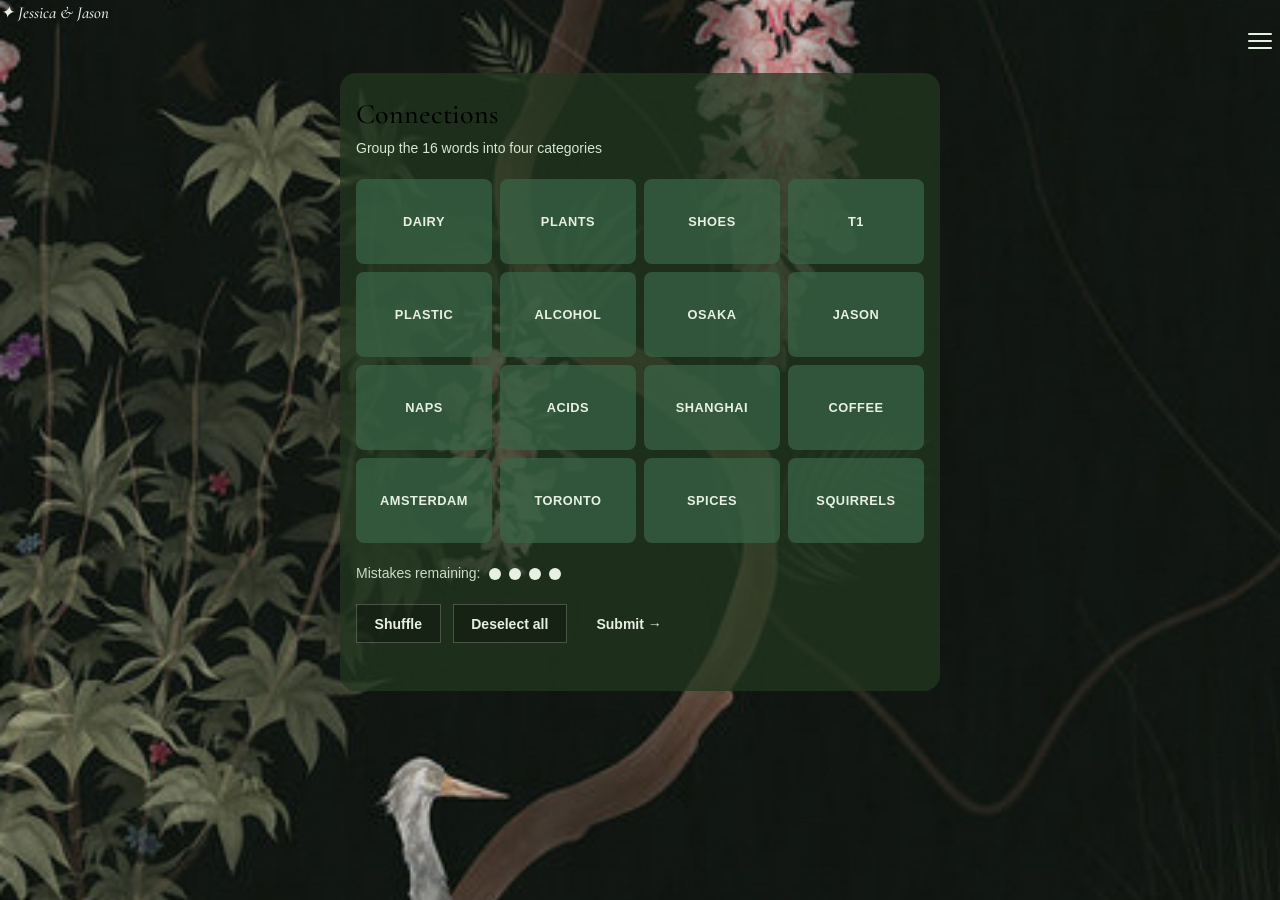
==== commit 54d81a47: "menu and connections update" ====
--- a/connections.html
+++ b/connections.html
@@ -9,8 +9,23 @@
   <link rel="preconnect" href="https://fonts.googleapis.com">
   <link href="https://fonts.googleapis.com/css2?family=Cormorant+Garamond:ital,wght@0,400;0,500;1,400;1,500&display=swap" rel="stylesheet">
   <style>
+    /* --- Contrast fixes for rules inherited from style.css --- */
+
+    /* .page-subtitle uses rgba(...,0.7); the alpha drops it to 3.43:1 here */
+    .page-subtitle { color: #d5e6d1; }
+
+    /* .result-banner.win used --sage-deep (#4a7c59) on pale green = 3.94:1 */
+    .result-banner.win { color: #2f5136; }
+
+    /* Scrim panel: same treatment as the menu page */
+    .page-wrapper {
+      background: rgba(34, 55, 31, 0.75);
+      border-radius: 16px;
+      margin: 1rem auto 3rem;
+    }
+
     .instructions {
-      color: var(--text-muted);
+      color: #cbdcc7;
       font-size: 0.875rem;
       margin-bottom: 1.5rem;
     }
@@ -20,18 +35,18 @@
       align-items: center;
       gap: 0.5rem;
       font-size: 0.875rem;
-      color: var(--text-muted);
+      color: #cbdcc7;
       margin-bottom: 1.25rem;
     }
 
     .dot {
       width: 12px; height: 12px;
       border-radius: 50%;
-      background: #1a1a18;
+      background: #e8f0e4;
       transition: background 0.3s;
     }
 
-    .dot.used { background: #d3d6da; }
+    .dot.used { background: rgba(255, 255, 255, 0.22); }
 
     .word-grid {
       display: grid;
@@ -44,8 +59,10 @@
       aspect-ratio: 1.6;
       border-radius: 8px;
       border: 2px solid var(--border);
-      background: var(--surface);
-      color: var(--text);
+      /* Lighter sage than the scrim behind it, so the grid reads as raised.
+         Measured 5.91:1 with the light text even over the brightest photo area. */
+      background: rgba(58, 102, 71, 0.72);
+      color: #e8f0e4;
       font-size: 0.8rem;
       font-weight: 700;
       text-transform: uppercase;
@@ -60,8 +77,9 @@
       user-select: none;
     }
 
-    .word-btn:hover { border-color: #888; }
-    .word-btn.selected { background: var(--forest, #253d2c); color: #e8f0e4; border-color: var(--forest, #253d2c); }
+    .word-btn:hover { border-color: rgba(255, 255, 255, 0.5); }
+    /* Selected inverts to light-on-dark — 12.26:1, unmistakable at a glance */
+    .word-btn.selected { background: #e8f0e4; color: #1e2e22; border-color: #e8f0e4; }
     .word-btn.shake { animation: shake 0.4s ease; }
 
     @keyframes shake {
@@ -97,7 +115,15 @@
     .color-yellow { background: #e8d878; color: #3a3000; }
     .color-green  { background: #7aad5e; color: #122400; }
     .color-blue   { background: #8aab7e; color: #182a1e; }
-    .color-purple { background: #4a7c59; color: #e8f0e4; }
+    .color-purple { background: #356041; color: #e8f0e4; }
+
+    /* Shuffle / Deselect inherit a light fill from style.css — override here */
+    .actions .btn-secondary {
+      background: rgba(0, 0, 0, 0.25);
+      border: 1px solid rgba(255, 255, 255, 0.22);
+      color: #e8f0e4;
+    }
+    .actions .btn-secondary:active { background: rgba(0, 0, 0, 0.4); }
 
     .actions {
       display: flex;
@@ -106,8 +132,8 @@
     }
 
     .one-away {
-      background: #fff3cd;
-      color: #664d03;
+      background: rgba(236, 208, 122, 0.14);
+      color: #f7e8b8;
       padding: 0.5rem 1rem;
       border-radius: var(--radius);
       font-size: 0.875rem;
@@ -124,6 +150,60 @@
   </style>
 </head>
 <body>
+  <script>
+    // Background that never moves on Chrome or Safari mobile.
+    // Approach: inject into <body> (not html), use screen dimensions,
+    // and nest inside a fixed wrapper to force proper GPU compositing on Safari.
+    (function() {
+      var W = window.screen.width;
+      var H = window.screen.height;
+      var size = Math.max(W, H) + 200; // always oversized
+
+      // Outer wrapper: fixed to viewport, never scrolls
+      var wrap = document.createElement('div');
+      wrap.style.cssText = [
+        'position:fixed',
+        'top:0','left:0',
+        // Sized to the physical screen, NOT the viewport. The viewport changes
+        // height when the address bar hides; screen.height never does. This is
+        // what stops the background shifting on first scroll.
+        'width:' + (W + 100) + 'px',
+        'height:' + (H + 200) + 'px',
+        'z-index:-1',
+        'pointer-events:none',
+        'overflow:hidden',
+        // Force own compositing layer on Safari
+        '-webkit-transform:translate3d(0,0,0)',
+        'transform:translate3d(0,0,0)'
+      ].join(';');
+
+      // Inner div: the actual background, slightly oversized
+      var bg = document.createElement('div');
+      bg.style.cssText = [
+        'position:absolute',
+        'top:0','left:0',
+        'width:100%',
+        'height:100%',
+        'background-image:url("background.jpg")',
+        'background-size:cover',
+        'background-position:center center',
+        'background-repeat:no-repeat',
+        // Another compositing hint
+        '-webkit-transform:translate3d(0,0,0)',
+        'transform:translate3d(0,0,0)',
+        'will-change:transform'
+      ].join(';');
+
+      wrap.appendChild(bg);
+      document.body.insertBefore(wrap, document.body.firstChild);
+
+      // Strip any competing CSS backgrounds
+      // Opaque canvas underneath everything. If any frame renders before the
+      // image composites, it shows this instead of the browser's white default.
+      document.documentElement.style.background = '#1a2a1e';
+      document.body.style.background = 'transparent';
+    })();
+  </script>
     <nav class="site-nav">
     <a href="index.html" class="logo">✦ Jessica &amp; Jason</a>
     <button class="nav-toggle" id="navToggle" aria-label="Open menu">
@@ -428,4 +508,4 @@
     })();
   </script>
 </body>
-</html>
+</html>
--- a/style.css
+++ b/style.css
@@ -1,5 +1,5 @@
 /* ==============================
-   MINI GAMES — Millwick DTLA Theme
+   JESSICA & JASON — Millwick DTLA
    Mobile-first, optimized for phones
    ============================== */
 
@@ -7,7 +7,43 @@
 
 *, *::before, *::after { box-sizing: border-box; margin: 0; padding: 0; }
 
-:root {
+/* ============================================================
+   BACKGROUND
+   Handled entirely by JS in index.html using screen.height.
+   This works on both Chrome and Safari mobile — no CSS background needed.
+   ============================================================ */
+html {
+  /* Background set by JS — fallback color matches the image so no white flash */
+  background: #2a2420;
+  min-height: 100%;
+  /* Prevent Chrome pull-to-refresh and bounce that shifts content */
+  overscroll-behavior: none;
+}
+
+/* ---- Hide scrollbar (scrolling still works) ---- */
+html {
+  scrollbar-width: none;      /* Firefox, Chrome 121+ */
+  -ms-overflow-style: none;   /* legacy Edge */
+}
+
+html::-webkit-scrollbar,
+body::-webkit-scrollbar {
+  width: 0;
+  height: 0;
+  display: none;              /* Safari, older Chrome */
+}
+
+body {
+  font-family: -apple-system, BlinkMacSystemFont, "Segoe UI", sans-serif;
+  background: transparent;
+  color: var(--text);
+  min-height: 100vh;
+  line-height: 1.5;
+  -webkit-text-size-adjust: 100%;
+  overflow-x: hidden;
+  /* Prevent overscroll bounce on Chrome mobile */
+  overscroll-behavior: none;
+}
   --sage-pale:    #eef2ec;
   --sage-soft:    #d6e2d0;
   --sage-mid:     #8aab7e;
@@ -17,29 +53,18 @@
   --gold-warm:    #c8a05a;
   --gold-pale:    #f5ead8;
   --brick-warm:   #8b4f3a;
-  --bg:           #eef1eb;
-  --surface:      #f8f9f6;
+  --bg:           transparent;
+  --surface:      rgba(255, 255, 255, 0.5);
   --border:       #ccd8c5;
   --text:         #1e2e22;
   --text-muted:   #5a7060;
   --radius:       8px;
   --radius-lg:    14px;
   --nav-h:        52px;
-  --kbd-h:        160px; /* keyboard height reserve for wordle */
-}
-
-body {
-  font-family: -apple-system, BlinkMacSystemFont, "Segoe UI", sans-serif;
-  background: var(--bg);
-  color: var(--text);
-  min-height: 100vh;
-  line-height: 1.5;
-  -webkit-text-size-adjust: 100%;
-  overflow-x: hidden;
 }
 
 /* ============================================================
-   NAV — hamburger on mobile
+   NAV
    ============================================================ */
 .site-nav {
   background: var(--forest);
@@ -62,10 +87,8 @@
   color: #e8f0e4;
   white-space: nowrap;
   flex-shrink: 0;
-  z-index: 201;
-}
-
-/* Hamburger button */
+}
+
 .nav-toggle {
   display: flex;
   flex-direction: column;
@@ -94,41 +117,44 @@
 .nav-toggle.open span:nth-child(2) { opacity: 0; transform: scaleX(0); }
 .nav-toggle.open span:nth-child(3) { transform: translateY(-7px) rotate(-45deg); }
 
-/* Dropdown */
 .nav-links {
   display: none;
   flex-direction: column;
   position: fixed;
   top: var(--nav-h);
-  left: 0;
-  right: 0;
-  background: var(--forest-dark);
+  left: 0; right: 0;
+  /* Explicit opaque dark sage — not a variable, so nothing can render it
+     see-through against the background image */
+  background: #26402d;
   list-style: none;
   padding: 0.5rem 0 1rem;
   z-index: 199;
-  box-shadow: 0 8px 32px rgba(0,0,0,0.3);
+  box-shadow: 0 8px 32px rgba(0,0,0,0.35);
 }
 
 .nav-links.open { display: flex; }
-
 .nav-links li { width: 100%; }
 
 .nav-links a {
   display: block;
   text-decoration: none;
-  color: rgba(232,240,228,0.75);
-  font-size: 1rem;
-  font-weight: 500;
+  color: var(--gold-warm);
+  font-size: 0.95rem;
+  font-weight: 600;
+  letter-spacing: 0.08em;
+  text-transform: uppercase;
   padding: 0.9rem 1.5rem;
-  border-bottom: 1px solid rgba(255,255,255,0.05);
+  border-bottom: 1px solid rgba(200,160,90,0.14);
   transition: background 0.15s, color 0.15s;
   -webkit-tap-highlight-color: transparent;
 }
+
+.nav-links li:last-child a { border-bottom: none; }
 
 .nav-links a:active,
 .nav-links a.active {
-  background: rgba(255,255,255,0.08);
-  color: #e8f0e4;
+  background: rgba(200,160,90,0.12);
+  color: #e8c88a;
 }
 
 /* ---- PAGE LAYOUT ---- */
@@ -178,12 +204,11 @@
 .game-grid { display: grid; grid-template-columns: 1fr; gap: 0.6rem; }
 
 .game-card {
-  background: var(--surface);
-  border: 1px solid var(--border);
-  border-radius: var(--radius-lg);
-  padding: 1rem 1.1rem;
+  background: rgba(37, 61, 44, 0.5);
+  border-radius: 18px;
+  padding: 1.15rem 1.35rem;
   text-decoration: none;
-  color: var(--text);
+  color: #e8f0e4;
   display: flex;
   align-items: center;
   gap: 0.9rem;
@@ -191,7 +216,7 @@
   touch-action: manipulation;
 }
 
-.game-card:active { border-color: var(--sage-mid); }
+.game-card:active { background: rgba(37, 61, 44, 0.65); }
 
 .game-card .icon {
   width: 44px; height: 44px;
@@ -201,12 +226,18 @@
   flex-shrink: 0;
 }
 
-.icon-wordle  { background: #d8ecd8; }
-.icon-connect { background: #d4e8f0; }
-.icon-cross   { background: #ecdfd8; }
-
-.game-card h2 { font-size: 0.95rem; font-weight: 700; margin-bottom: 0.1rem; color: var(--forest); }
-.game-card p  { font-size: 0.8rem; color: var(--text-muted); line-height: 1.3; }
+.icon-wordle,
+.icon-connect,
+.icon-cross { background: rgba(255, 255, 255, 0.1); }
+
+.game-card h2 {
+  font-family: 'Cormorant Garamond', Georgia, serif;
+  font-size: 1.25rem;
+  font-weight: 400;
+  margin-bottom: 0.15rem;
+  color: #e8f0e4;
+}
+.game-card p  { font-size: 0.8rem; color: rgba(200,220,196,0.7); line-height: 1.3; }
 
 /* ---- WIN / LOSE banner ---- */
 .result-banner {
@@ -223,14 +254,12 @@
 .result-banner.show { display: block; }
 
 /* ============================================================
-   KEYBOARD — fixed to bottom of screen on Wordle
+   KEYBOARD — fixed to bottom on Wordle
    ============================================================ */
 .keyboard {
   position: fixed;
-  bottom: 0;
-  left: 0;
-  right: 0;
-  background: var(--bg);
+  bottom: 0; left: 0; right: 0;
+  background: rgba(238, 241, 235, 0.95);
   border-top: 1px solid var(--border);
   padding: 8px 4px 12px;
   display: flex;
@@ -268,7 +297,7 @@
   transition: background 0.1s;
 }
 
-.key.wide { max-width: 52px; font-size: 0.65rem; }
+.key.wide   { max-width: 52px; font-size: 0.65rem; }
 .key.correct { background: var(--sage-deep); color: #fff; }
 .key.present { background: var(--gold-warm); color: #fff; }
 .key.absent  { background: #8a9e8a; color: #fff; }
@@ -307,6 +336,6 @@
   font-weight: 700;
   letter-spacing: 0.15em;
   text-transform: uppercase;
-  color: var(--sage-mid);
+  color: var(--gold-warm);
   margin-bottom: 0.65rem;
-}
+}
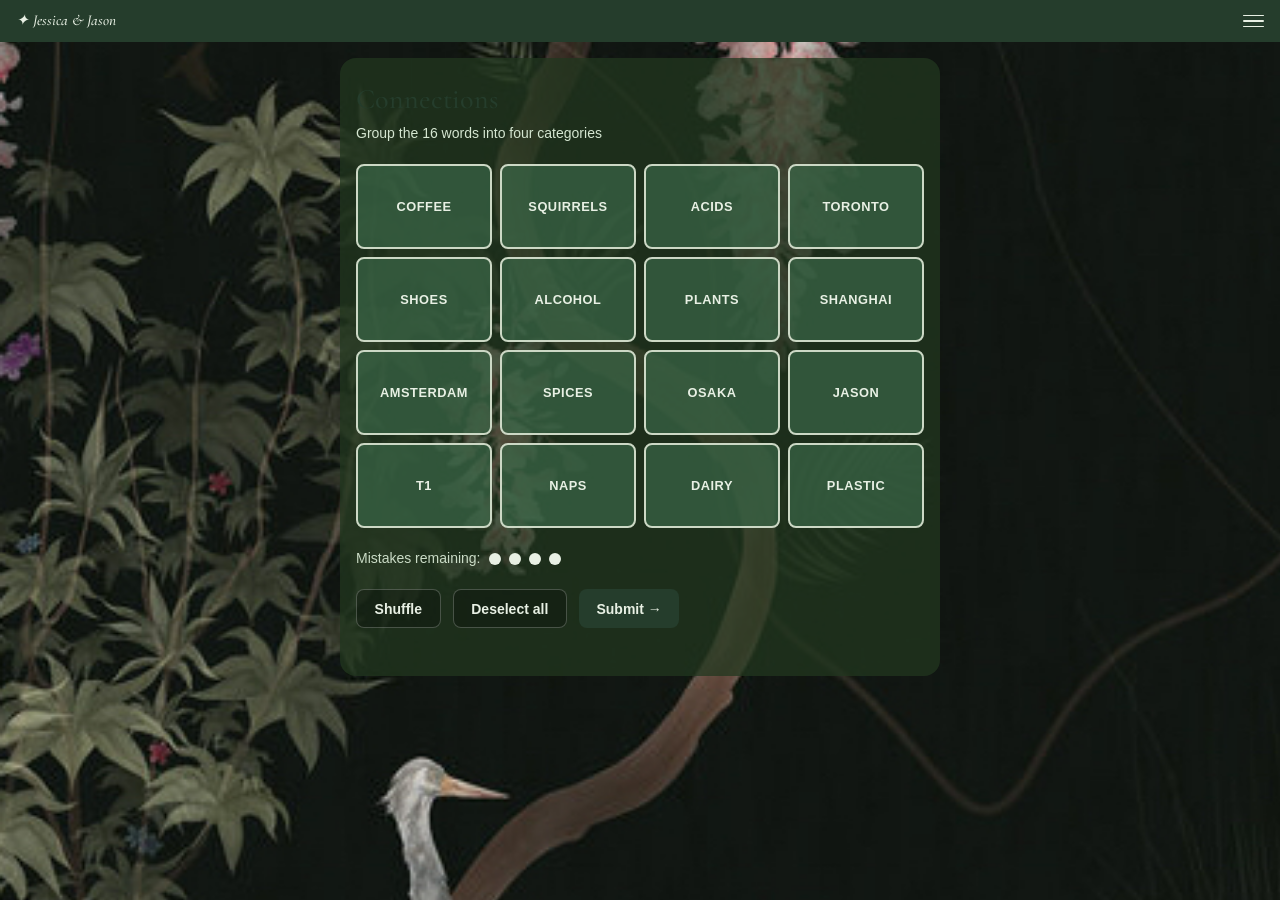
==== commit f4a1ef51: "cohesive" ====
--- a/connections.html
+++ b/connections.html
@@ -205,18 +205,31 @@
     })();
   </script>
     <nav class="site-nav">
-    <a href="index.html" class="logo">✦ Jessica &amp; Jason</a>
+    <a href="index.html" class="logo">&#10022; Jessica &amp; Jason</a>
     <button class="nav-toggle" id="navToggle" aria-label="Open menu">
       <span></span><span></span><span></span>
     </button>
     <ul class="nav-links" id="navLinks">
+      <li><a href="index.html">Home</a></li>
       <li><a href="find-your-seat.html">Find Seat</a></li>
+      <li><a href="schedule.html">Schedule</a></li>
       <li><a href="menu.html">Menu</a></li>
       <li><a href="wordle.html">Wordle</a></li>
       <li><a href="connections.html" class="active">Connections</a></li>
       <li><a href="crossword.html">Crossword</a></li>
     </ul>
   </nav>
+  <script>
+    (function() {
+      var t = document.getElementById('navToggle');
+      var l = document.getElementById('navLinks');
+      if (!t) return;
+      t.addEventListener('click', function() { t.classList.toggle('open'); l.classList.toggle('open'); });
+      l.querySelectorAll('a').forEach(function(a) {
+        a.addEventListener('click', function() { t.classList.remove('open'); l.classList.remove('open'); });
+      });
+    })();
+  </script>
   <script>
     (function() {
       var toggle = document.getElementById('navToggle');
--- a/style.css
+++ b/style.css
@@ -44,6 +44,11 @@
   /* Prevent overscroll bounce on Chrome mobile */
   overscroll-behavior: none;
 }
+
+/* ============================================================
+   PALETTE
+   ============================================================ */
+:root {
   --sage-pale:    #eef2ec;
   --sage-soft:    #d6e2d0;
   --sage-mid:     #8aab7e;
@@ -60,7 +65,7 @@
   --text-muted:   #5a7060;
   --radius:       8px;
   --radius-lg:    14px;
-  --nav-h:        52px;
+  --nav-h:        42px;
 }
 
 /* ============================================================
@@ -80,42 +85,48 @@
 
 .site-nav .logo {
   font-family: 'Cormorant Garamond', Georgia, serif;
-  font-size: 1.05rem;
+  font-size: 0.95rem;
   font-weight: 500;
   font-style: italic;
   text-decoration: none;
   color: #e8f0e4;
   white-space: nowrap;
   flex-shrink: 0;
+  line-height: 1;
+  display: flex;
+  align-items: center;
 }
 
 .nav-toggle {
   display: flex;
   flex-direction: column;
   justify-content: center;
-  gap: 5px;
+  gap: 4px;
   background: none;
   border: none;
   cursor: pointer;
-  padding: 8px;
+  /* Padding expands the tap target to ~40x41px on a 42px bar; the negative
+     right margin pulls the bars back so they still align to the 1rem edge. */
+  padding: 14px 10px;
   margin-left: auto;
+  margin-right: -10px;
   z-index: 201;
   -webkit-tap-highlight-color: transparent;
 }
 
 .nav-toggle span {
   display: block;
-  width: 24px;
-  height: 2px;
+  width: 21px;
+  height: 1.5px;
   background: #e8f0e4;
   border-radius: 2px;
   transition: transform 0.25s ease, opacity 0.25s ease;
   transform-origin: center;
 }
 
-.nav-toggle.open span:nth-child(1) { transform: translateY(7px) rotate(45deg); }
+.nav-toggle.open span:nth-child(1) { transform: translateY(5.5px) rotate(45deg); }
 .nav-toggle.open span:nth-child(2) { opacity: 0; transform: scaleX(0); }
-.nav-toggle.open span:nth-child(3) { transform: translateY(-7px) rotate(-45deg); }
+.nav-toggle.open span:nth-child(3) { transform: translateY(-5.5px) rotate(-45deg); }
 
 .nav-links {
   display: none;
@@ -127,9 +138,9 @@
      see-through against the background image */
   background: #26402d;
   list-style: none;
-  padding: 0.5rem 0 1rem;
+  padding: 0.25rem 0 0.4rem;
   z-index: 199;
-  box-shadow: 0 8px 32px rgba(0,0,0,0.35);
+  box-shadow: 0 8px 28px rgba(0,0,0,0.4);
 }
 
 .nav-links.open { display: flex; }
@@ -139,12 +150,12 @@
   display: block;
   text-decoration: none;
   color: var(--gold-warm);
-  font-size: 0.95rem;
+  font-size: 0.78rem;
   font-weight: 600;
-  letter-spacing: 0.08em;
+  letter-spacing: 0.13em;
   text-transform: uppercase;
-  padding: 0.9rem 1.5rem;
-  border-bottom: 1px solid rgba(200,160,90,0.14);
+  padding: 0.62rem 1rem;          /* same 1rem left edge as the logo */
+  border-bottom: 1px solid rgba(200,160,90,0.12);
   transition: background 0.15s, color 0.15s;
   -webkit-tap-highlight-color: transparent;
 }
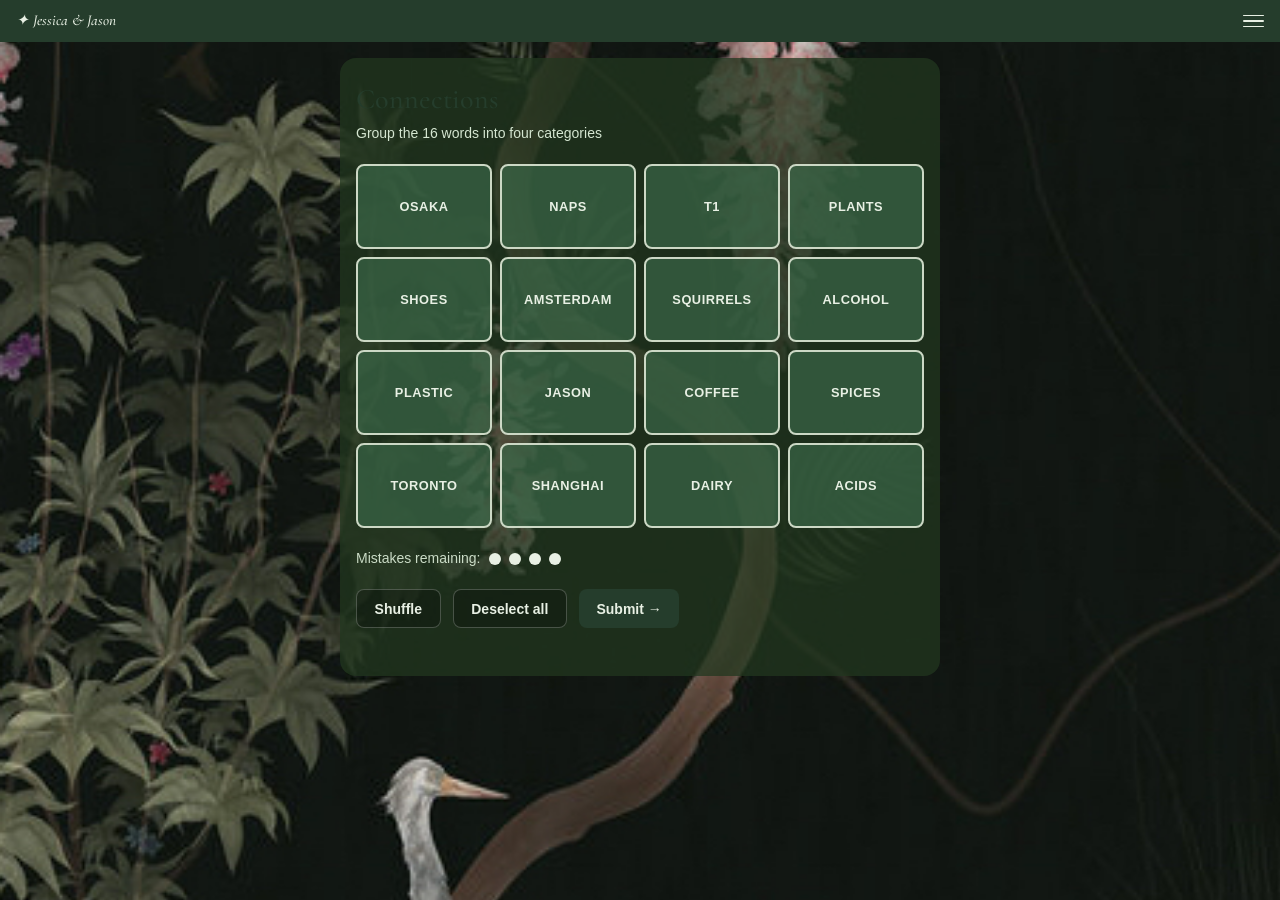
==== commit b6baad3f: "update" ====
--- a/connections.html
+++ b/connections.html
@@ -230,23 +230,6 @@
       });
     })();
   </script>
-  <script>
-    (function() {
-      var toggle = document.getElementById('navToggle');
-      var links  = document.getElementById('navLinks');
-      if (!toggle) return;
-      toggle.addEventListener('click', function() {
-        toggle.classList.toggle('open');
-        links.classList.toggle('open');
-      });
-      links.querySelectorAll('a').forEach(function(a) {
-        a.addEventListener('click', function() {
-          toggle.classList.remove('open');
-          links.classList.remove('open');
-        });
-      });
-    })();
-  </script>
 
   <div class="toast-container" id="toastContainer"></div>
 
